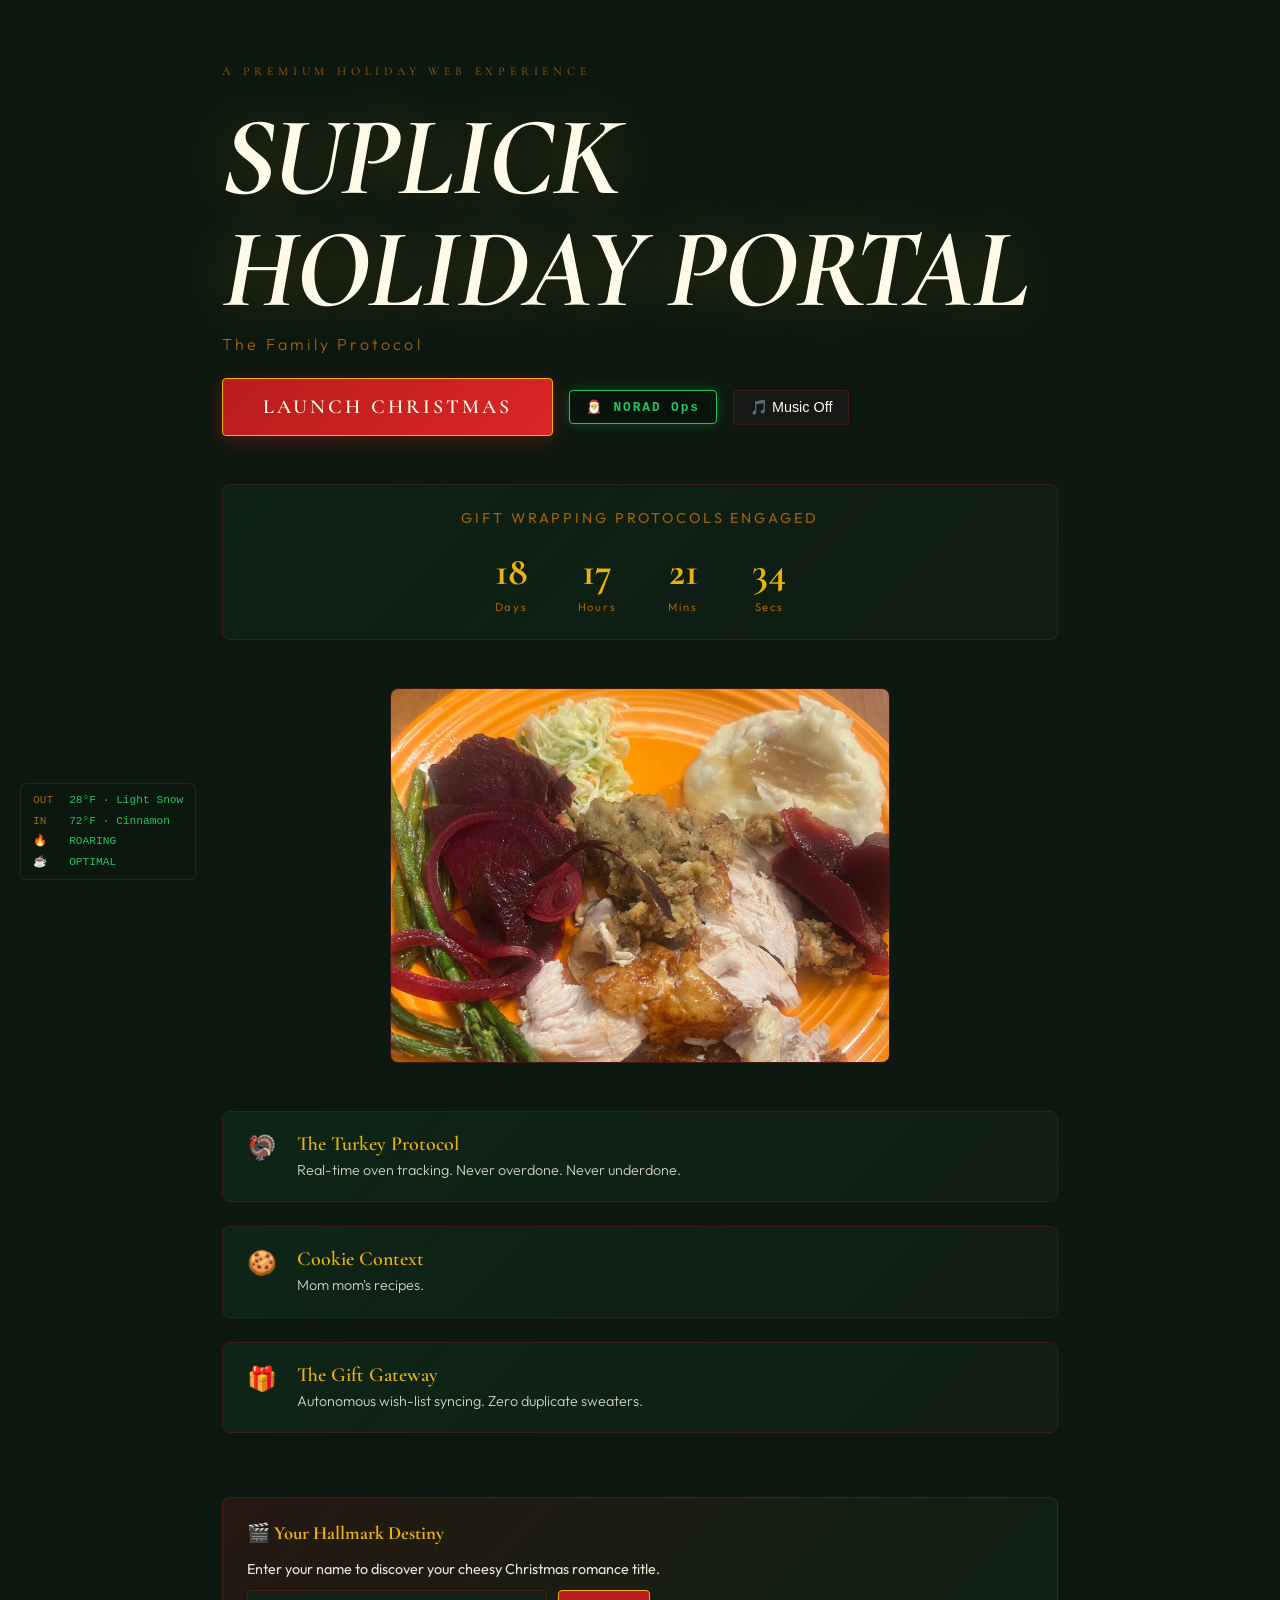
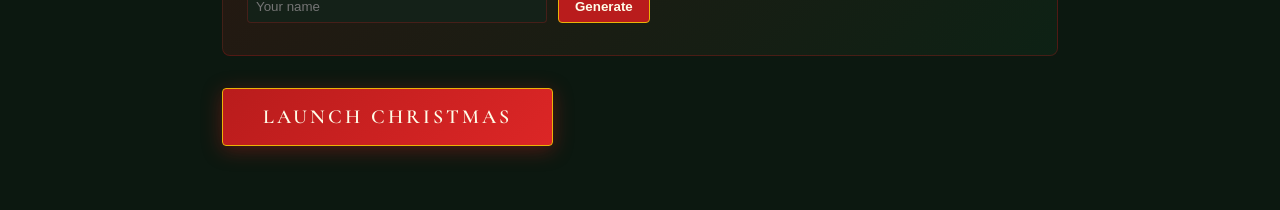
==== suplick-christmas.html @ 2ccf0bb1 "first commit" ====
<!DOCTYPE html>
<html lang="en">
<head>
  <meta charset="UTF-8">
  <meta name="viewport" content="width=device-width, initial-scale=1.0, viewport-fit=cover">
  <title>The Suplick Family Christmas 2026</title>
  <link rel="preconnect" href="https://fonts.googleapis.com">
  <link rel="preconnect" href="https://fonts.gstatic.com" crossorigin>
  <link href="https://fonts.googleapis.com/css2?family=Cormorant+Garamond:ital,wght@0,400;0,600;1,400;1,700&family=Outfit:wght@300;400;500&display=swap" rel="stylesheet">
  <script async src="https://platform.twitter.com/widgets.js" charset="utf-8"></script>
  <style>
    :root {
      --charcoal: #0c1810;
      --charcoal-mid: #142118;
      --red: #b91c1c;
      --red-bright: #dc2626;
      --green: #165B33;
      --green-glow: #22c55e;
      --gold: #eab308;
      --gold-dim: #a16207;
      --cream: #fefce8;
      --snow: rgba(255,255,255,0.95);
      --border-red: rgba(185,28,28,0.25);
      --border-gold: rgba(234,179,8,0.3);
    }

    *,*::before,*::after { margin: 0; padding: 0; box-sizing: border-box; }

    body {
      font-family: 'Outfit', sans-serif;
      background: var(--charcoal);
      color: var(--cream);
      min-height: 100vh;
      overflow-x: hidden;
      -webkit-tap-highlight-color: transparent;
      padding: env(safe-area-inset-top) env(safe-area-inset-right) env(safe-area-inset-bottom) env(safe-area-inset-left);
    }

    .fixed-overlay { position: fixed; inset: 0; pointer-events: none; opacity: 0; transition: opacity 0.5s ease; }
    .fixed-overlay.active { opacity: 1; }
    .snow-container { z-index: 100; transition: opacity 0.8s ease; }
    .falling-photos { z-index: 101; transition: opacity 0.5s ease; }
    .snowflake { position: absolute; color: var(--snow); font-size: 1rem; animation: fall linear infinite; text-shadow: 0 0 4px rgba(255,255,255,0.5); }
    @keyframes fall { 0% { transform: translateY(-10vh) rotate(0deg); opacity: 0.8; } 100% { transform: translateY(110vh) rotate(360deg); opacity: 0.4; } }
    .falling-photo {
      position: absolute;
      width: 249px;
      height: auto;
      max-height: 332px;
      object-fit: cover;
      border-radius: 8px;
      box-shadow: 0 4px 20px rgba(0,0,0,0.4);
      border: 2px solid rgba(234,179,8,0.4);
      animation: fall-photo 10s ease-in forwards, photo-sparkle 2.5s ease-in-out infinite;
      opacity: 0;
    }
    @keyframes fall-photo { 0% { transform: translateY(-150px) rotate(-5deg); opacity: 1; } 100% { transform: translateY(110vh) rotate(8deg); opacity: 0.65; } }
    @keyframes photo-sparkle {
      0%, 100% {
        box-shadow: 0 4px 20px rgba(0,0,0,0.4), 0 0 15px rgba(254,243,199,0.25),
          0 0 30px rgba(234,179,8,0.15);
        filter: brightness(1);
      }
      50% {
        box-shadow: 0 4px 20px rgba(0,0,0,0.4), 0 0 25px rgba(254,243,199,0.5),
          0 0 45px rgba(234,179,8,0.3);
        filter: brightness(1.08);
      }
    }

    .glow-overlay { position: fixed; inset: 0; z-index: 0; pointer-events: none; opacity: 0; transition: opacity 1.2s ease;
      background: radial-gradient(ellipse 80% 50% at 50% 50%, rgba(185,28,28,0.12) 0%, rgba(22,91,51,0.08) 40%, transparent 70%); }
    .glow-overlay.active { opacity: 1; }

    .container {
      position: relative;
      z-index: 1;
      max-width: 900px;
      margin: 0 auto;
      padding: 4rem 2rem;
      min-height: 100vh;
      display: flex;
      flex-direction: column;
      justify-content: center;
    }

    .badge {
      font-family: 'Cormorant Garamond', serif;
      font-size: 0.75rem;
      letter-spacing: 0.4em;
      text-transform: uppercase;
      color: var(--gold-dim);
      margin-bottom: 1.5rem;
    }

    h1 {
      font-family: 'Cormorant Garamond', serif;
      font-size: clamp(3.5rem, 12vw, 7rem);
      font-weight: 700;
      font-style: italic;
      line-height: 1;
      color: var(--cream);
      margin-bottom: 0.5rem;
      letter-spacing: -0.02em;
      text-shadow: 0 0 60px rgba(234, 179, 8, 0.3);
    }

    .subtitle {
      font-size: 1rem;
      font-weight: 300;
      color: var(--gold-dim);
      letter-spacing: 0.2em;
      margin-bottom: 1.5rem;
    }

    .hero-cta {
      display: flex;
      align-items: center;
      gap: 1rem;
      flex-wrap: wrap;
      margin-bottom: 3rem;
    }

    .features {
      display: flex;
      flex-direction: column;
      gap: 1.5rem;
      margin-bottom: 4rem;
    }

    .feature { display: flex; align-items: flex-start; gap: 1.25rem; padding: 1.25rem 1.5rem;
      background: linear-gradient(135deg, rgba(22,91,51,0.2) 0%, rgba(20,33,24,0.6) 100%);
      border: 1px solid var(--border-red); border-radius: 8px; transition: all 0.3s ease; }
    .feature:hover { border-color: rgba(185,28,28,0.5); box-shadow: 0 0 30px rgba(185,28,28,0.15); }
    .feature-icon { font-size: 1.5rem; color: var(--green-glow); flex-shrink: 0; transition: transform 0.3s ease; }

    .feature-content h3 {
      font-family: 'Cormorant Garamond', serif;
      font-size: 1.25rem;
      font-weight: 600;
      color: var(--gold);
      margin-bottom: 0.25rem;
    }

    .feature-content p {
      font-size: 0.9rem;
      font-weight: 300;
      color: rgba(254, 252, 232, 0.8);
      line-height: 1.5;
    }

    .cta {
      align-self: flex-start;
    }

    .launch-btn {
      font-family: 'Cormorant Garamond', serif;
      font-size: 1.25rem;
      font-weight: 600;
      letter-spacing: 0.15em;
      text-transform: uppercase;
      padding: 1rem 2.5rem;
      background: linear-gradient(
        135deg,
        var(--red) 0%,
        var(--red-bright) 100%
      );
      color: var(--cream);
      border: 1px solid var(--gold);
      border-radius: 4px;
      cursor: pointer;
      transition: all 0.4s ease;
      box-shadow: 0 4px 20px rgba(185, 28, 28, 0.4);
    }

    .launch-btn:hover {
      transform: translateY(-2px);
      box-shadow: 0 8px 40px rgba(185, 28, 28, 0.5);
      border-color: var(--cream);
    }

    .launch-btn.launched {
      animation: pulse-glow 2s ease-in-out infinite;
    }

    @keyframes pulse-glow {
      0%, 100% {
        box-shadow: 0 4px 30px rgba(185, 28, 28, 0.5);
      }
      50% {
        box-shadow: 0 8px 50px rgba(220, 38, 38, 0.7);
      }
    }

    /* Hero montage — one image at a time */
    .hero-montage {
      position: relative;
      width: 100%;
      max-width: 500px;
      aspect-ratio: 4/3;
      margin: 0 auto 3rem;
      border-radius: 8px;
      overflow: hidden;
      border: 1px solid rgba(185, 28, 28, 0.3);
    }

    .hero-montage img {
      position: absolute;
      inset: 0;
      width: 100%;
      height: 100%;
      object-fit: cover;
      opacity: 0;
      transition: opacity 1.2s ease;
    }

    .hero-montage img.active {
      opacity: 1;
      z-index: 1;
    }

    .aux-btn { font-size: 0.9rem; padding: 0.5rem 1rem; background: rgba(26,26,26,0.8);
      border: 1px solid var(--border-red); border-radius: 4px; color: var(--cream); cursor: pointer; transition: all 0.3s ease; }
    .aux-btn:hover { border-color: var(--green-glow); }
    .aux-btn.playing { border-color: var(--gold); color: var(--gold); }

    /* Cookie montage modal */
    .modal-overlay {
      position: fixed;
      inset: 0;
      background: rgba(15, 15, 15, 0.92);
      z-index: 200;
      display: flex;
      align-items: center;
      justify-content: center;
      opacity: 0;
      visibility: hidden;
      transition: opacity 0.4s ease, visibility 0.4s ease;
    }

    .modal-overlay.open {
      opacity: 1;
      visibility: visible;
    }

    .modal-content {
      position: relative;
      width: min(90vw, 700px);
      aspect-ratio: 4/3;
      border-radius: 12px;
      overflow: hidden;
      border: 1px solid rgba(234, 179, 8, 0.3);
      box-shadow: 0 20px 60px rgba(0, 0, 0, 0.5);
    }

    .cookie-montage {
      position: absolute;
      inset: 0;
    }

    .cookie-montage img {
      position: absolute;
      inset: -10%;
      width: 120%;
      height: 120%;
      object-fit: cover;
      opacity: 0;
      transition: opacity 0.8s ease;
      animation: kenburns 12s ease-in-out infinite;
    }

    .cookie-montage img.active {
      opacity: 1;
      z-index: 1;
    }

    @keyframes kenburns {
      0%, 100% { transform: scale(1) translate(0, 0); }
      50% { transform: scale(1.08) translate(-2%, -2%); }
    }

    .modal-close {
      position: absolute;
      top: 1rem;
      right: 1rem;
      z-index: 10;
      width: 2.5rem;
      height: 2.5rem;
      border-radius: 50%;
      border: 1px solid rgba(234, 179, 8, 0.5);
      background: rgba(15, 15, 15, 0.8);
      color: var(--cream);
      font-size: 1.25rem;
      cursor: pointer;
      display: flex;
      align-items: center;
      justify-content: center;
      transition: all 0.3s ease;
    }

    .modal-close:hover {
      border-color: var(--gold);
      background: rgba(185, 28, 28, 0.3);
    }

    .feature.clickable { cursor: pointer; }
    .feature.clickable:hover .feature-icon { transform: scale(1.1); }

    /* Video modal */
    .video-modal .modal-content {
      width: min(95vw, 550px);
      min-height: 400px;
      aspect-ratio: auto;
    }

    .video-modal .modal-content iframe {
      width: 100%;
      min-height: 400px;
      border: none;
    }

    .ops-btn {
      font-family: monospace;
      font-size: 0.8rem;
      font-weight: 600;
      letter-spacing: 0.15em;
      padding: 0.5rem 1rem;
      background: rgba(10, 18, 13, 0.95);
      border: 1px solid #22c55e;
      color: #22c55e;
      box-shadow: 0 0 12px rgba(34, 197, 94, 0.3), inset 0 0 20px rgba(34, 197, 94, 0.05);
      animation: ops-btn-pulse 2.5s ease-in-out infinite;
    }
    .ops-btn:hover {
      border-color: #4ade80;
      color: #4ade80;
      box-shadow: 0 0 20px rgba(34, 197, 94, 0.5), inset 0 0 25px rgba(34, 197, 94, 0.08);
      transform: scale(1.02);
    }
    @keyframes ops-btn-pulse {
      0%, 100% { box-shadow: 0 0 12px rgba(34, 197, 94, 0.3), inset 0 0 20px rgba(34, 197, 94, 0.05); }
      50% { box-shadow: 0 0 18px rgba(34, 197, 94, 0.45), inset 0 0 25px rgba(34, 197, 94, 0.08); }
    }

    /* === COUNTDOWN === */
    .countdown-section {
      text-align: center;
      margin-bottom: 3rem;
      padding: 1.5rem;
      background: linear-gradient(135deg, rgba(22,91,51,0.15) 0%, rgba(20,33,24,0.5) 100%);
      border: 1px solid rgba(185,28,28,0.25);
      border-radius: 8px;
    }
    .countdown-status {
      font-size: 0.9rem;
      color: var(--gold-dim);
      min-height: 1.5em;
      transition: opacity 0.3s ease;
      letter-spacing: 0.2em;
      margin-bottom: 1rem;
    }
    .countdown-grid {
      display: flex;
      justify-content: center;
      gap: 1rem;
      flex-wrap: wrap;
    }
    .countdown-unit {
      min-width: 70px;
    }
    .countdown-value {
      font-family: 'Cormorant Garamond', serif;
      font-size: 2.5rem;
      font-weight: 700;
      color: var(--gold);
      display: block;
    }
    .countdown-label { font-size: 0.7rem; color: var(--gold-dim); letter-spacing: 0.15em; }

    /* === WEATHER PANEL === */
    .weather-panel {
      position: fixed;
      bottom: 20px;
      left: 20px;
      z-index: 50;
      display: grid;
      grid-template-columns: auto 1fr;
      gap: 0.25rem 1rem;
      font-family: monospace;
      font-size: 0.7rem;
      padding: 0.5rem 0.75rem;
      background: rgba(12,24,16,0.92);
      border: 1px solid rgba(22,91,51,0.4);
      border-radius: 6px;
      color: #22c55e;
      line-height: 1.5;
    }
    .weather-row { display: contents; }
    .weather-key { color: var(--gold-dim); min-width: 1.8em; }
    .weather-val { color: #22c55e; }

    /* === SANTA OPS MODAL === */
    .ops-modal .modal-content {
      width: min(95vw, 900px);
      max-height: 90vh;
      aspect-ratio: auto;
      overflow-y: auto;
      background: #0a120d;
      border: 1px solid #165B33;
    }
    .ops-grid {
      display: grid;
      grid-template-columns: 1fr 280px;
      gap: 1rem;
      padding: 1rem;
    }
    @media (max-width: 700px) { .ops-grid { grid-template-columns: 1fr; } }
    .ops-map {
      position: relative;
      min-height: 200px;
      background: #0a120d;
      border: 1px solid #165B33;
      border-radius: 4px;
      overflow: hidden;
    }
    .ops-map-grid {
      position: absolute;
      inset: 0;
      background-image: linear-gradient(rgba(22,91,51,0.2) 1px, transparent 1px),
        linear-gradient(90deg, rgba(22,91,51,0.2) 1px, transparent 1px);
      background-size: 20px 20px;
    }
    .ops-map-dot {
      position: absolute;
      width: 12px;
      height: 12px;
      background: #dc2626;
      border-radius: 50%;
      animation: pulse-dot 1.5s ease-in-out infinite;
      top: 40%;
      left: 30%;
    }
    @keyframes pulse-dot {
      0%, 100% { transform: scale(1); opacity: 1; box-shadow: 0 0 10px #dc2626; }
      50% { transform: scale(1.3); opacity: 0.8; box-shadow: 0 0 20px #dc2626; }
    }
    .ops-map-svg {
      position: absolute;
      inset: 0;
      width: 100%;
      height: 100%;
    }
    .ops-header {
      display: flex;
      justify-content: center;
      align-items: center;
      gap: 1.5rem;
      padding: 0.5rem;
    }
    .ops-tracking {
      font-family: monospace;
      font-size: 0.7rem;
      color: #22c55e;
      animation: tracking-blink 1.5s ease-in-out infinite;
    }
    @keyframes tracking-blink {
      0%, 100% { opacity: 1; }
      50% { opacity: 0.5; }
    }
    .ops-map-santa circle {
      animation: pulse-dot 1.5s ease-in-out infinite;
    }
    .ops-map-target {
      animation: target-blink 2s ease-in-out infinite;
    }
    @keyframes target-blink {
      0%, 100% { opacity: 1; }
      50% { opacity: 0.6; }
    }
    .ops-map-legend {
      position: absolute;
      bottom: 8px;
      left: 50%;
      transform: translateX(-50%);
      font-size: 0.6rem;
      color: #22c55e;
      font-family: monospace;
    }
    .ops-telemetry {
      font-family: monospace;
      font-size: 0.7rem;
      color: #22c55e;
      line-height: 1.8;
      padding: 0.75rem;
      background: rgba(0,0,0,0.5);
      border-radius: 4px;
      border: 1px solid #165B33;
    }
    .ops-telemetry span { animation: flicker 3s infinite; }
    @keyframes flicker {
      0%, 90%, 100% { opacity: 1; }
      92% { opacity: 0.7; }
      95% { opacity: 1; }
    }
    .ops-feed {
      grid-column: 1 / -1;
      font-family: monospace;
      font-size: 0.65rem;
      color: #22c55e;
      background: rgba(0,0,0,0.6);
      border: 1px solid #165B33;
      border-radius: 4px;
      padding: 0.5rem;
      max-height: 80px;
      overflow: hidden;
    }
    .ops-feed-line { opacity: 0.9; }
    .ops-defcon {
      text-align: center;
      padding: 0.5rem;
      font-family: monospace;
      font-weight: bold;
      color: #22c55e;
      animation: defcon-pulse 2s ease-in-out infinite;
    }
    @keyframes defcon-pulse {
      0%, 100% { color: #22c55e; text-shadow: 0 0 10px #22c55e; }
      50% { color: #eab308; text-shadow: 0 0 15px #eab308; }
    }
    .ops-radar {
      width: 120px;
      height: 120px;
      border-radius: 50%;
      border: 2px solid #165B33;
      position: relative;
      overflow: hidden;
      margin: 0 auto;
    }
    .ops-radar-sweep {
      position: absolute;
      inset: 0;
      background: conic-gradient(from 0deg, transparent 0%, rgba(34,197,94,0.3) 10%, transparent 15%);
      animation: radar-spin 3s linear infinite;
    }
    @keyframes radar-spin { to { transform: rotate(360deg); } }

    /* === HALLMARK GENERATOR === */
    .hallmark-card {
      padding: 1.5rem;
      background: linear-gradient(135deg, rgba(185,28,28,0.15) 0%, rgba(22,91,51,0.15) 100%);
      border: 1px solid rgba(185,28,28,0.3);
      border-radius: 8px;
      margin-bottom: 2rem;
    }
    .hallmark-card h3 { font-family: 'Cormorant Garamond', serif; color: var(--gold); margin-bottom: 1rem; }
    .hallmark-input { width: 100%; max-width: 300px; padding: 0.5rem; margin-right: 0.5rem; margin-bottom: 0.5rem;
      background: var(--charcoal-mid); border: 1px solid rgba(185,28,28,0.3); border-radius: 4px; color: var(--cream); }
    .hallmark-generate {
      padding: 0.5rem 1rem;
      background: var(--red);
      border: 1px solid var(--gold);
      border-radius: 4px;
      color: var(--cream);
      cursor: pointer;
      font-weight: 600;
    }
    .hallmark-poster {
      margin-top: 1rem;
      padding: 1.5rem;
      background: linear-gradient(180deg, #1a0a0a 0%, #0a120d 100%);
      border: 2px solid var(--gold);
      border-radius: 8px;
      text-align: center;
      min-height: 180px;
    }
    .hallmark-poster-title { font-family: 'Cormorant Garamond', serif; font-size: 1.5rem; color: var(--gold); margin-bottom: 0.5rem; font-style: italic; }
    .hallmark-poster-tagline { font-size: 0.85rem; color: var(--cream); opacity: 0.9; margin-bottom: 0.5rem; }
    .hallmark-poster-cast { font-size: 0.75rem; color: var(--gold-dim); }

    /* Turkey Protocol modal */
    .turkey-modal-content {
      width: min(90vw, 400px);
      aspect-ratio: auto;
      padding: 1.5rem;
    }
    .turkey-dashboard {
      font-family: monospace;
      color: #22c55e;
    }
    .turkey-stats {
      display: flex;
      gap: 1.5rem;
      margin-bottom: 1rem;
      flex-wrap: wrap;
    }
    .turkey-stat {
      display: flex;
      flex-direction: column;
      gap: 0.25rem;
    }
    .turkey-label { font-size: 0.7rem; color: var(--gold-dim); }
    .turkey-value { font-size: 1.2rem; font-weight: bold; color: var(--gold); }
    .turkey-status { font-size: 0.75rem; opacity: 0.9; margin-top: 0.5rem; }

    /* Gift Gateway / Sweater Scanner */
    .gift-modal-content { width: min(90vw, 420px); aspect-ratio: auto; padding: 1.5rem; }
    .gift-scanner { font-family: monospace; color: var(--green-glow); }
    .gift-scan-log { font-size: 0.8rem; min-height: 2.5rem; line-height: 1.6; animation: flicker 3s infinite; }
    .gift-result { margin-top: 1rem; text-align: center; }
    .gift-result-img { max-width: 100%; max-height: 200px; border-radius: 8px; border: 1px solid var(--border-gold); }
    .gift-result-text { font-size: 0.85rem; color: var(--gold); margin-top: 0.75rem; }

    /* === MOBILE OPTIMIZATION === */
    @media (max-width: 700px) {
      .container { padding: 2rem 1rem; padding-bottom: max(2rem, env(safe-area-inset-bottom)); }
      h1 { font-size: clamp(2.5rem, 10vw, 5rem); }
      .subtitle { font-size: 0.9rem; letter-spacing: 0.15em; }
      .badge { font-size: 0.65rem; letter-spacing: 0.3em; margin-bottom: 1rem; }
      .hero-cta { flex-direction: column; gap: 0.75rem; margin-bottom: 2rem; }
      .launch-btn, .aux-btn { width: 100%; min-height: 48px; display: flex; align-items: center; justify-content: center; -webkit-tap-highlight-color: transparent; }
      .launch-btn { padding: 1rem; font-size: 1.1rem; }
      .aux-btn { padding: 0.75rem 1rem; font-size: 0.9rem; }
      .ops-btn { font-size: 0.75rem; letter-spacing: 0.1em; }
      .countdown-section { padding: 1rem; margin-bottom: 2rem; }
      .countdown-status { font-size: 0.8rem; letter-spacing: 0.1em; }
      .countdown-grid { gap: 0.75rem; }
      .countdown-unit { min-width: 60px; }
      .countdown-value { font-size: 2rem; }
      .countdown-label { font-size: 0.65rem; }
      .hero-montage { margin-bottom: 2rem; max-width: 100%; }
      .features { gap: 1rem; margin-bottom: 2.5rem; }
      .feature { padding: 1rem 1.25rem; min-height: 48px; -webkit-tap-highlight-color: transparent; }
      .feature-content h3 { font-size: 1.1rem; }
      .feature-content p { font-size: 0.85rem; }
      .feature-icon { font-size: 1.35rem; }
      .hallmark-card { padding: 1rem; margin-bottom: 1.5rem; }
      .hallmark-input { max-width: none; margin-right: 0; }
      .hallmark-generate { min-height: 44px; padding: 0.6rem 1rem; }
      .hallmark-poster { padding: 1rem; min-height: 140px; }
      .hallmark-poster-title { font-size: 1.25rem; }
      .weather-panel { bottom: max(12px, env(safe-area-inset-bottom)); left: 12px; font-size: 0.6rem; padding: 0.4rem 0.6rem; gap: 0.2rem 0.6rem; }
      .falling-photo { width: min(180px, 45vw); max-height: 240px; }
      .falling-photo-0 { left: 18% !important; animation-delay: 0s !important; }
      .falling-photo-1 { left: 50% !important; animation-delay: 2.5s !important; }
      .falling-photo-2 { left: 18% !important; animation-delay: 5s !important; }
      .modal-content { width: 95vw; max-height: 85vh; }
      .modal-close { width: 3rem; height: 3rem; top: 0.75rem; right: 0.75rem; min-width: 44px; min-height: 44px; }
      .ops-modal .modal-content { width: 95vw; max-height: 90vh; }
      .ops-grid { padding: 0.75rem; }
      .ops-map { min-height: 160px; }
      .ops-telemetry { font-size: 0.65rem; padding: 0.5rem; }
      .ops-feed { font-size: 0.6rem; max-height: 60px; }
      .ops-radar { width: 90px; height: 90px; }
      .turkey-modal-content, .gift-modal-content { width: 95vw; padding: 1rem; }
      .turkey-stats { gap: 1rem; }
      .turkey-value { font-size: 1rem; }
      .video-modal .modal-content { min-height: 250px; }
      .video-modal .modal-content iframe { min-height: 250px; }
    }
    @media (max-width: 480px) {
      .container { padding: 1.5rem 0.75rem; }
      h1 { font-size: clamp(2rem, 12vw, 4rem); }
      .countdown-unit { min-width: 55px; }
      .countdown-value { font-size: 1.75rem; }
      .falling-photo { width: min(150px, 42vw); max-height: 200px; }
      .falling-photo-0 { left: 18% !important; animation-delay: 0s !important; }
      .falling-photo-1 { left: 50% !important; animation-delay: 2.5s !important; }
      .falling-photo-2 { left: 18% !important; animation-delay: 5s !important; }
    }
  </style>
</head>
<body>
  <div class="glow-overlay" id="glow"></div>
  <div class="fixed-overlay snow-container" id="snow"></div>
  <div class="fixed-overlay falling-photos" id="fallingPhotos"></div>

  <!-- Weather panel -->
  <div class="weather-panel">
    <span class="weather-row"><span class="weather-key">OUT</span> <span class="weather-val">28°F · Light Snow</span></span>
    <span class="weather-row"><span class="weather-key">IN</span> <span class="weather-val">72°F · Cinnamon</span></span>
    <span class="weather-row"><span class="weather-key">🔥</span> <span class="weather-val">ROARING</span></span>
    <span class="weather-row"><span class="weather-key">☕</span> <span class="weather-val">OPTIMAL</span></span>
  </div>

  <div class="container">
    <p class="badge">A Premium Holiday Web Experience</p>
    <h1>SUPLICK HOLIDAY PORTAL</h1>
    <p class="subtitle">The Family Protocol</p>

    <div class="hero-cta">
      <button class="launch-btn" id="launch">Launch Christmas</button>
      <button class="aux-btn ops-btn" id="opsBtn" title="Santa Tactical Ops">🎅 NORAD Ops</button>
      <button class="aux-btn music-btn playing" id="musicToggle" title="Click to turn music off">🎵 Music On</button>
    </div>

    <div class="countdown-section">
      <p class="countdown-status" id="countdownStatus">The elves are warming up</p>
      <div class="countdown-grid" id="countdownGrid">
        <div class="countdown-unit"><span class="countdown-value" id="cdDays">--</span><span class="countdown-label">Days</span></div>
        <div class="countdown-unit"><span class="countdown-value" id="cdHours">--</span><span class="countdown-label">Hours</span></div>
        <div class="countdown-unit"><span class="countdown-value" id="cdMins">--</span><span class="countdown-label">Mins</span></div>
        <div class="countdown-unit"><span class="countdown-value" id="cdSecs">--</span><span class="countdown-label">Secs</span></div>
      </div>
    </div>

    <div class="hero-montage" id="heroMontage"></div>

    <div class="features">
      <div class="feature clickable" id="turkeyFeature" title="Click for turkey status">
        <span class="feature-icon">🦃</span>
        <div class="feature-content">
          <h3>The Turkey Protocol</h3>
          <p>Real-time oven tracking. Never overdone. Never underdone.</p>
        </div>
      </div>
      <div class="feature clickable" id="cookieFeature" title="Click for cookie montage">
        <span class="feature-icon">🍪</span>
        <div class="feature-content">
          <h3>Cookie Context</h3>
          <p>Mom mom's recipes.</p>
        </div>
      </div>
      <div class="feature clickable" id="giftFeature" title="Click to scan for duplicate sweaters">
        <span class="feature-icon">🎁</span>
        <div class="feature-content">
          <h3>The Gift Gateway</h3>
          <p>Autonomous wish-list syncing. Zero duplicate sweaters.</p>
        </div>
      </div>
    </div>

    <div class="hallmark-card">
      <h3>🎬 Your Hallmark Destiny</h3>
      <p style="margin-bottom:0.75rem;font-size:0.9rem;opacity:0.9;">Enter your name to discover your cheesy Christmas romance title.</p>
      <input type="text" class="hallmark-input" id="hallmarkName" placeholder="Your name" maxlength="30">
      <button class="hallmark-generate" id="hallmarkGenerate">Generate</button>
      <div class="hallmark-poster" id="hallmarkPoster" style="display:none;">
        <p class="hallmark-poster-title" id="hallmarkTitle"></p>
        <p class="hallmark-poster-tagline" id="hallmarkTagline"></p>
        <p class="hallmark-poster-cast" id="hallmarkCast"></p>
      </div>
    </div>

    <div class="cta">
      <button class="launch-btn" id="launchBottom">Launch Christmas</button>
    </div>
  </div>

  <!-- Turkey Protocol modal -->
  <div class="modal-overlay" id="turkeyModal">
    <div class="modal-content turkey-modal-content">
      <button class="modal-close" id="closeTurkey" aria-label="Close">×</button>
      <div class="turkey-dashboard">
        <h3 style="font-family:'Cormorant Garamond';color:var(--gold);margin-bottom:1rem;">🦃 Turkey Protocol — Live</h3>
        <div class="turkey-stats">
          <div class="turkey-stat"><span class="turkey-label">Internal Temp</span><span class="turkey-value" id="turkeyTemp">--°F</span></div>
          <div class="turkey-stat"><span class="turkey-label">Time Remaining</span><span class="turkey-value" id="turkeyTime">--</span></div>
          <div class="turkey-stat"><span class="turkey-label">Crispiness</span><span class="turkey-value" id="turkeyCrisp">--%</span></div>
        </div>
        <p class="turkey-status" id="turkeyStatus">Initializing sensors...</p>
      </div>
    </div>
  </div>

  <!-- Cookie montage modal -->
  <div class="modal-overlay" id="cookieModal">
    <div class="modal-content">
      <button class="modal-close" id="closeCookie" aria-label="Close">×</button>
      <div class="cookie-montage" id="cookieMontage"></div>
    </div>
  </div>

  <!-- Video modal (Twitter embed) -->
  <div class="modal-overlay video-modal" id="videoModal">
    <div class="modal-content">
      <button class="modal-close" id="closeVideo" aria-label="Close">×</button>
      <div id="videoEmbed"></div>
    </div>
  </div>

  <!-- Gift Gateway / Sweater Scanner modal -->
  <div class="modal-overlay" id="giftModal">
    <div class="modal-content gift-modal-content">
      <button class="modal-close" id="closeGift" aria-label="Close">×</button>
      <div class="gift-scanner">
        <h3 style="font-family:'Cormorant Garamond';color:var(--gold);margin-bottom:1rem;">🎁 Sweater Conflict Scanner</h3>
        <div class="gift-scan-log" id="giftScanLog">SCANNING...</div>
        <div class="gift-result" id="giftResult" style="display:none;">
          <img id="giftResultImg" src="" alt="" class="gift-result-img">
          <p class="gift-result-text" id="giftResultText"></p>
        </div>
      </div>
    </div>
  </div>

  <!-- Santa Ops Center modal -->
  <div class="modal-overlay ops-modal" id="opsModal">
    <div class="modal-content">
      <button class="modal-close" id="closeOps" aria-label="Close">×</button>
      <div class="ops-header">
        <span class="ops-defcon">DEFCON: MERRY</span>
        <span class="ops-tracking">● TRACKING</span>
      </div>
      <div class="ops-grid">
        <div class="ops-map">
          <div class="ops-map-grid"></div>
          <svg class="ops-map-svg" viewBox="0 0 200 120" preserveAspectRatio="xMidYMid meet">
            <path id="santaPath" d="M40,25 Q80,45 120,60" stroke="rgba(22,91,51,0.4)" stroke-width="1" fill="none" stroke-dasharray="4 2"/>
            <circle cx="120" cy="60" r="4" fill="#22c55e" class="ops-map-target"/>
            <text x="120" y="72" fill="#22c55e" font-size="6" font-family="monospace" text-anchor="middle">PA</text>
            <g class="ops-map-santa">
              <animateMotion dur="14s" repeatCount="indefinite" path="M40,25 Q80,45 120,60"/>
              <circle r="5" fill="#dc2626"/>
              <text x="0" y="-7" fill="#dc2626" font-size="5" font-family="monospace" text-anchor="middle">S.CLAUS</text>
            </g>
          </svg>
          <span class="ops-map-legend">SUPLICK RESIDENCE — Pennsylvania · PRIORITY ALPHA</span>
        </div>
        <div>
          <div class="ops-telemetry" id="opsTelemetry"></div>
          <div class="ops-radar" style="margin-top:1rem;">
            <div class="ops-radar-sweep"></div>
          </div>
        </div>
        <div class="ops-feed" id="opsFeed"></div>
      </div>
    </div>
  </div>

  <!-- Christmas music: swap src for your own MP3. Free options: Pixabay, filmmusic.io, Silverman Sound -->
  <audio id="bgMusic" loop preload="auto" autoplay>
    <source src="https://www.orangefreesounds.com/wp-content/uploads/2017/12/Free-christmas-music-deck-the-halls-brass-arrangement.mp3" type="audio/mpeg">
  </audio>

  <script>
    const snowChars = ['❄', '✻', '❅', '•'];
    const snowContainer = document.getElementById('snow');
    const glowOverlay = document.getElementById('glow');
    const launchBtn = document.getElementById('launch');
    const launchBtnBottom = document.getElementById('launchBottom');
    const musicToggle = document.getElementById('musicToggle');
    const bgMusic = document.getElementById('bgMusic');
    const intervals = {};

    function montage(container, images, ms, alts) {
      let i = 0;
      container.innerHTML = '';
      images.forEach((src, j) => {
        const img = document.createElement('img');
        img.src = src;
        img.alt = alts ? alts[j] || '' : '';
        if (j === 0) img.classList.add('active');
        container.appendChild(img);
      });
      return setInterval(() => {
        const imgs = container.querySelectorAll('img');
        if (!imgs.length) return;
        imgs.forEach(img => img.classList.remove('active'));
        i = (i + 1) % imgs.length;
        imgs[i].classList.add('active');
      }, ms);
    }

    const heroImages = ['assets/holiday-meal.png','assets/tree-1.png','assets/tree-2.png','assets/montage-lights.png','assets/montage-tree-decorating.png','assets/montage-cat.png','assets/cookies-1.png','assets/cookies-2.png','assets/holiday-house.png','assets/snow-shovel.png','assets/iced-tea.png','assets/cookies-3.png','assets/cookies-4.png','assets/cookies-5.png'];
    montage(document.getElementById('heroMontage'), heroImages, 4000);

    // Music: start on load (browsers may block until first interaction)
    bgMusic.play().then(() => {
      musicToggle.textContent = '🎵 Music On';
      musicToggle.classList.add('playing');
    }).catch(() => {
      musicToggle.textContent = '🎵 Music Off';
      musicToggle.classList.remove('playing');
    });

    // Web Audio API — soft bell chime on click (no external files)
    function playChime() {
      try {
        const ctx = new (window.AudioContext || window.webkitAudioContext)();
        const osc = ctx.createOscillator();
        const gain = ctx.createGain();
        osc.connect(gain);
        gain.connect(ctx.destination);
        osc.frequency.setValueAtTime(880, ctx.currentTime);
        osc.frequency.exponentialRampToValueAtTime(1320, ctx.currentTime + 0.1);
        osc.frequency.exponentialRampToValueAtTime(1760, ctx.currentTime + 0.2);
        osc.type = 'sine';
        gain.gain.setValueAtTime(0.15, ctx.currentTime);
        gain.gain.exponentialRampToValueAtTime(0.01, ctx.currentTime + 0.5);
        osc.start(ctx.currentTime);
        osc.stop(ctx.currentTime + 0.5);
      } catch (_) {}
    }

    function createSnowflakes() {
      snowContainer.innerHTML = '';
      const count = 50;
      for (let i = 0; i < count; i++) {
        const flake = document.createElement('div');
        flake.className = 'snowflake';
        flake.textContent = snowChars[Math.floor(Math.random() * snowChars.length)];
        flake.style.left = Math.random() * 100 + '%';
        flake.style.animationDuration = (8 + Math.random() * 8) + 's';
        flake.style.animationDelay = Math.random() * 5 + 's';
        flake.style.fontSize = (0.6 + Math.random() * 1) + 'rem';
        snowContainer.appendChild(flake);
      }
    }

    const fallingPhotoSrcs = ['assets/falling-1.png', 'assets/falling-2.png', 'assets/falling-3.png'];
    const fallingPhotosEl = document.getElementById('fallingPhotos');

    function createFallingPhotos() {
      fallingPhotosEl.innerHTML = '';
      fallingPhotosEl.classList.add('active');
      fallingPhotoSrcs.forEach((src, i) => {
        const img = document.createElement('img');
        img.className = 'falling-photo falling-photo-' + i;
        img.src = src;
        img.alt = '';
        img.style.left = (18 + i * 28 + Math.random() * 8) + '%';
        img.style.animationDelay = (i * 3.5) + 's';
        fallingPhotosEl.appendChild(img);
      });
    }

    function launchChristmas() {
      playChime();
      snowContainer.classList.add('active');
      glowOverlay.classList.add('active');
      launchBtn.classList.add('launched');
      if (launchBtnBottom) launchBtnBottom.classList.add('launched');
      createSnowflakes();
      createFallingPhotos();
      if (bgMusic.paused && !musicToggle.classList.contains('playing')) {
        bgMusic.play().then(() => {
          musicToggle.textContent = '🎵 Music On';
          musicToggle.classList.add('playing');
        }).catch(() => {});
      }
    }

    launchBtn.addEventListener('click', launchChristmas);
    if (launchBtnBottom) launchBtnBottom.addEventListener('click', launchChristmas);

    // Music toggle — click to turn off (or back on)
    musicToggle.addEventListener('click', () => {
      if (bgMusic.paused) {
        bgMusic.play().then(() => {
          musicToggle.textContent = '🎵 Music On';
          musicToggle.classList.add('playing');
        }).catch(() => {});
      } else {
        bgMusic.pause();
        musicToggle.textContent = '🎵 Music Off';
        musicToggle.classList.remove('playing');
      }
    });

    const cookieImages = ['assets/cookies-1.png','assets/cookies-2.png','assets/cookies-3.png','assets/cookies-4.png','assets/cookies-5.png'];
    const cookieCaptions = ['Peanut butter blossoms','Christmas tree cookies','Baking in progress','Kitchen prep','Chocolate chip classics'];
    const cookieModal = document.getElementById('cookieModal');
    const cookieMontage = document.getElementById('cookieMontage');
    const turkeyModal = document.getElementById('turkeyModal');
    const videoModal = document.getElementById('videoModal');
    const opsModal = document.getElementById('opsModal');
    const giftModal = document.getElementById('giftModal');
    const modals = [{ el: cookieModal, key: 'cookie' }, { el: turkeyModal, key: 'turkey' }, { el: videoModal, key: 'video' }, { el: opsModal, key: 'ops' }, { el: giftModal, key: 'gift' }];

    const giftGags = [
      { img: 'https://www.cvs.com/bizcontent/merchandising/productimages/high_res/4203710300.jpg?im=Resize=(300,300),aspect=ignore', text: 'DUPLICATE DETECTED: Beano — Already on Ryan\'s list.' },
      { img: 'https://i.ebayimg.com/images/g/PlsAAOSwEIFduIEw/s-l400.jpg', text: 'CONFLICT RESOLVED: Peter Heater — Assigned to Greg.' },
      { img: 'https://cdn.thisiswhyimbroke.com/buying-guides-thumb/35/merry-chrithmith-ugly-sweater_400x.jpg', text: 'WARNING: "Merry Chrithmith" — Ryan, Michelle & Greg requested. Lottery winner: You.' },
      { img: 'https://cdn.thisiswhyimbroke.com/thumb/grinch-arm-christmas-tree-ornament-2_400x333.jpg', text: 'CLEAR — No duplicate sweaters. Grinch arm ornament approved.' }
    ];
    const scanNames = ['Ryan', 'Michelle', 'Greg'];

    document.getElementById('giftFeature').addEventListener('click', () => {
      openModal(giftModal, 'gift');
      const log = document.getElementById('giftScanLog');
      const result = document.getElementById('giftResult');
      const resultImg = document.getElementById('giftResultImg');
      const resultText = document.getElementById('giftResultText');
      result.style.display = 'none';
      log.textContent = 'SCANNING...';
      let i = 0;
      const scanInterval = setInterval(() => {
        log.textContent = 'SCANNING... ' + scanNames[i % scanNames.length] + '...';
        i++;
        if (i >= 4) {
          clearInterval(scanInterval);
          const gag = giftGags[Math.floor(Math.random() * giftGags.length)];
          resultImg.src = gag.img;
          resultImg.alt = gag.text;
          resultText.textContent = gag.text;
          result.style.display = 'block';
          log.textContent = 'SCAN COMPLETE.';
        }
      }, 600);
      intervals.gift = [scanInterval];
    });
    document.getElementById('closeGift').addEventListener('click', () => closeModal(giftModal, 'gift'));

    function openModal(modal, key, onOpen) {
      modal.classList.add('open');
      playChime();
      (intervals[key] || []).forEach(id => clearInterval(id));
      intervals[key] = onOpen ? [].concat(onOpen()).filter(Boolean) : [];
    }
    function closeModal(modal, key) {
      modal.classList.remove('open');
      (intervals[key] || []).forEach(id => clearInterval(id));
      intervals[key] = [];
    }

    document.getElementById('cookieFeature').addEventListener('click', () => openModal(cookieModal, 'cookie', () => montage(cookieMontage, cookieImages, 3500, cookieCaptions)));
    document.getElementById('closeCookie').addEventListener('click', () => closeModal(cookieModal, 'cookie'));
    modals.forEach(({ el, key }) => el.addEventListener('click', e => { if (e.target === el) closeModal(el, key); }));

    document.addEventListener('keydown', e => {
      if (e.key === 'Escape') modals.forEach(({ el, key }) => { if (el.classList.contains('open')) closeModal(el, key); });
    });

    // === COUNTDOWN ===
    const xmas2026 = new Date('2026-12-25T00:00:00');
    const cdDaysEl = document.getElementById('cdDays');
    const cdHoursEl = document.getElementById('cdHours');
    const cdMinsEl = document.getElementById('cdMins');
    const cdSecsEl = document.getElementById('cdSecs');
    const countdownStatus = document.getElementById('countdownStatus');

    function updateCountdown() {
      const now = new Date();
      const diff = xmas2026 - now;
      if (diff <= 0) {
        cdDaysEl.textContent = '0';
        cdHoursEl.textContent = '0';
        cdMinsEl.textContent = '0';
        cdSecsEl.textContent = '0';
        countdownStatus.textContent = 'SLEIGH HAS LANDED';
        return;
      }
      const days = Math.floor(diff / 86400000);
      const hours = Math.floor((diff % 86400000) / 3600000);
      const mins = Math.floor((diff % 3600000) / 60000);
      const secs = Math.floor((diff % 60000) / 1000);
      cdDaysEl.textContent = days;
      cdHoursEl.textContent = String(hours).padStart(2, '0');
      cdMinsEl.textContent = String(mins).padStart(2, '0');
      cdSecsEl.textContent = String(secs).padStart(2, '0');
      if (days >= 30) {
        const elfMsgs = ['The elves are warming up', 'Workshop dust bunnies: EVICTED', 'Hot cocoa supplies: STOCKED', 'Reindeer cardio: IN PROGRESS', 'North Pole WiFi: STRONG', 'Toy prototypes: PILING UP', 'Sleigh in the shop for a tune-up', 'Mrs. Claus has the cookies in the oven', 'Elves are doing stretches', 'Naughty list: Being double-checked'];
        countdownStatus.textContent = elfMsgs[Math.floor(Date.now() / 8000) % elfMsgs.length];
      } else if (days >= 7) countdownStatus.textContent = 'GIFT WRAPPING PROTOCOLS ENGAGED';
      else if (days >= 1 || hours >= 1) countdownStatus.textContent = 'FINAL COUNTDOWN - ALL STATIONS REPORT';
      else if (mins >= 1) countdownStatus.textContent = 'SLEIGH LAUNCH IMMINENT';
      else countdownStatus.textContent = 'SLEIGH LAUNCH IMMINENT';
    }
    updateCountdown();
    setInterval(updateCountdown, 1000);

    // === SANTA OPS CENTER ===
    const opsTelemetry = document.getElementById('opsTelemetry');
    const opsFeed = document.getElementById('opsFeed');

    function rand(min, max, decimals) {
      const v = min + Math.random() * (max - min);
      return decimals ? v.toFixed(decimals) : Math.round(v);
    }
    function updateOpsTelemetry() {
      const vel = rand(4.3, 5.1, 1);
      const alt = rand(28500, 34500, 0);
      const payload = rand(81, 87, 1);
      const lumens = rand(820, 875, 0);
      const cookies = rand(8, 15, 0);
      const milk = rand(36, 40, 0);
      const eta = Math.random() > 0.3 ? 'CALCULATING...' : rand(8, 47, 0) + 'm ' + rand(12, 59, 0) + 's';
      const lat = (40 + Math.random() * 2).toFixed(2);
      const lon = (-78 - Math.random() * 2).toFixed(2);
      opsTelemetry.innerHTML = [
        'SLEIGH VELOCITY ........ Mach ' + vel,
        'ALTITUDE ............... ' + alt.toLocaleString() + ' ft',
        'CURRENT POS ............ ' + lat + '°N, ' + lon + '°W',
        'PRESENT PAYLOAD ........ ' + payload + '%',
        'REINDEER BIOMETRICS .... NOMINAL',
        'RUDOLPH LUMINOSITY ..... ' + lumens + ' lumens',
        'COOKIE RESERVES ........ CRITICAL (' + cookies + '%)',
        'MILK TEMPERATURE ....... ' + milk + '°F (OPTIMAL)',
        'ETA TO CHIMNEY ......... ' + eta
      ].map(l => '<span>' + l + '</span><br>').join('');
    }
    updateOpsTelemetry();

    const feedLines = [
      '[22:41:03] BLITZEN: Cardiovascular output nominal',
      '[22:41:15] NAUGHTY LIST SCAN: Suplick family - CLEARED',
      '[22:41:28] WARNING: Chimney diameter within tolerance',
      '[22:41:45] PRANCER: Requested snack break - DENIED',
      '[22:42:01] DASHER: Requesting vector to SUPLICK RESIDENCE',
      '[22:42:18] COMET: V-formation holding steady',
      '[22:42:33] DANCER: Wingspan nominal, altitude stable',
      '[22:42:47] VIXEN: Requesting clearance sector 7-G',
      '[22:43:02] CUPID: Cargo manifest verified — 3 packages',
      '[22:43:19] DONNER: Rudolph beacon confirmed, tracking'
    ];
    let feedIndex = 0;
    function updateOpsFeed() {
      const scroll = feedLines.slice(feedIndex).concat(feedLines.slice(0, feedIndex)).join('\n');
      opsFeed.innerHTML = '<div class="ops-feed-line">' + scroll.replace(/\n/g, '</div><div class="ops-feed-line">') + '</div>';
      feedIndex = (feedIndex + 1) % feedLines.length;
    }
    updateOpsFeed();

    document.getElementById('opsBtn').addEventListener('click', () => openModal(opsModal, 'ops', () => [setInterval(updateOpsFeed, 2000), setInterval(updateOpsTelemetry, 1500)]));
    document.getElementById('closeOps').addEventListener('click', () => closeModal(opsModal, 'ops'));
    document.getElementById('closeVideo').addEventListener('click', () => closeModal(videoModal, 'video'));
    // === HALLMARK GENERATOR ===
    const prefixes = ['A', 'The', 'My', 'One', 'This', 'Love'];
    const adjectives = ['Snowy', 'Cozy', 'Magical', 'Mistletoe', 'Gingerbread', 'Evergreen', 'Frosty'];
    const nouns = ['Kiss', 'Prince', 'Miracle', 'Secret', 'Promise', 'Wish', 'Heart'];
    const prepositions = ['in', 'of', 'at', 'Under the'];
    const locations = ['Pinecone Falls', 'Snowflake Lane', 'Holly Springs', 'Mistletoe Manor', 'Candy Cane Creek', 'the Mistletoe Inn'];

    const hallmarkName = document.getElementById('hallmarkName');
    const hallmarkGenerate = document.getElementById('hallmarkGenerate');
    const hallmarkPoster = document.getElementById('hallmarkPoster');
    const hallmarkTitle = document.getElementById('hallmarkTitle');
    const hallmarkTagline = document.getElementById('hallmarkTagline');
    const hallmarkCast = document.getElementById('hallmarkCast');

    function pick(arr) { return arr[Math.floor(Math.random() * arr.length)]; }

    hallmarkGenerate.addEventListener('click', () => {
      const name = hallmarkName.value.trim() || 'You';
      const template = Math.random();
      let title;
      if (template < 0.4) {
        title = pick(prefixes) + ' ' + pick(adjectives) + ' ' + pick(nouns) + ' ' + pick(prepositions) + ' ' + pick(locations);
      } else if (template < 0.7) {
        title = pick(prefixes) + ' ' + pick(adjectives) + ' ' + pick(nouns) + ' of ' + pick(nouns);
      } else {
        title = 'Love Under the ' + pick(locations).replace(/^the /i, '');
      }
      hallmarkTitle.textContent = title;
      hallmarkTagline.textContent = 'This Christmas, ' + name + ' discovers that the greatest gift... was love all along.';
      hallmarkCast.textContent = 'Starring ' + name + ' and a mysteriously handsome small-town baker';
      hallmarkPoster.style.display = 'block';
      playChime();
    });

    // === TURKEY PROTOCOL ===
    const turkeyTemp = document.getElementById('turkeyTemp');
    const turkeyTime = document.getElementById('turkeyTime');
    const turkeyCrisp = document.getElementById('turkeyCrisp');
    const turkeyStatus = document.getElementById('turkeyStatus');

    function updateTurkeyDashboard() {
      const temp = 158 + Math.floor(Math.random() * 12);
      const mins = 25 + Math.floor(Math.random() * 35);
      const crisp = 72 + Math.floor(Math.random() * 18);
      turkeyTemp.textContent = temp + '°F';
      turkeyTime.textContent = mins + ' min';
      turkeyCrisp.textContent = crisp + '%';
      if (temp >= 165) turkeyStatus.textContent = 'PROTOCOL COMPLETE — Rest 15 min before carving.';
      else if (temp >= 155) turkeyStatus.textContent = 'Almost there. Basting recommended.';
      else turkeyStatus.textContent = 'Cooking nominal. Oven stable at 325°F.';
    }

    document.getElementById('turkeyFeature').addEventListener('click', () => {
      openModal(turkeyModal, 'turkey', () => { updateTurkeyDashboard(); return setInterval(updateTurkeyDashboard, 2000); });
    });
    document.getElementById('closeTurkey').addEventListener('click', () => closeModal(turkeyModal, 'turkey'));
  </script>

</body>
</html>
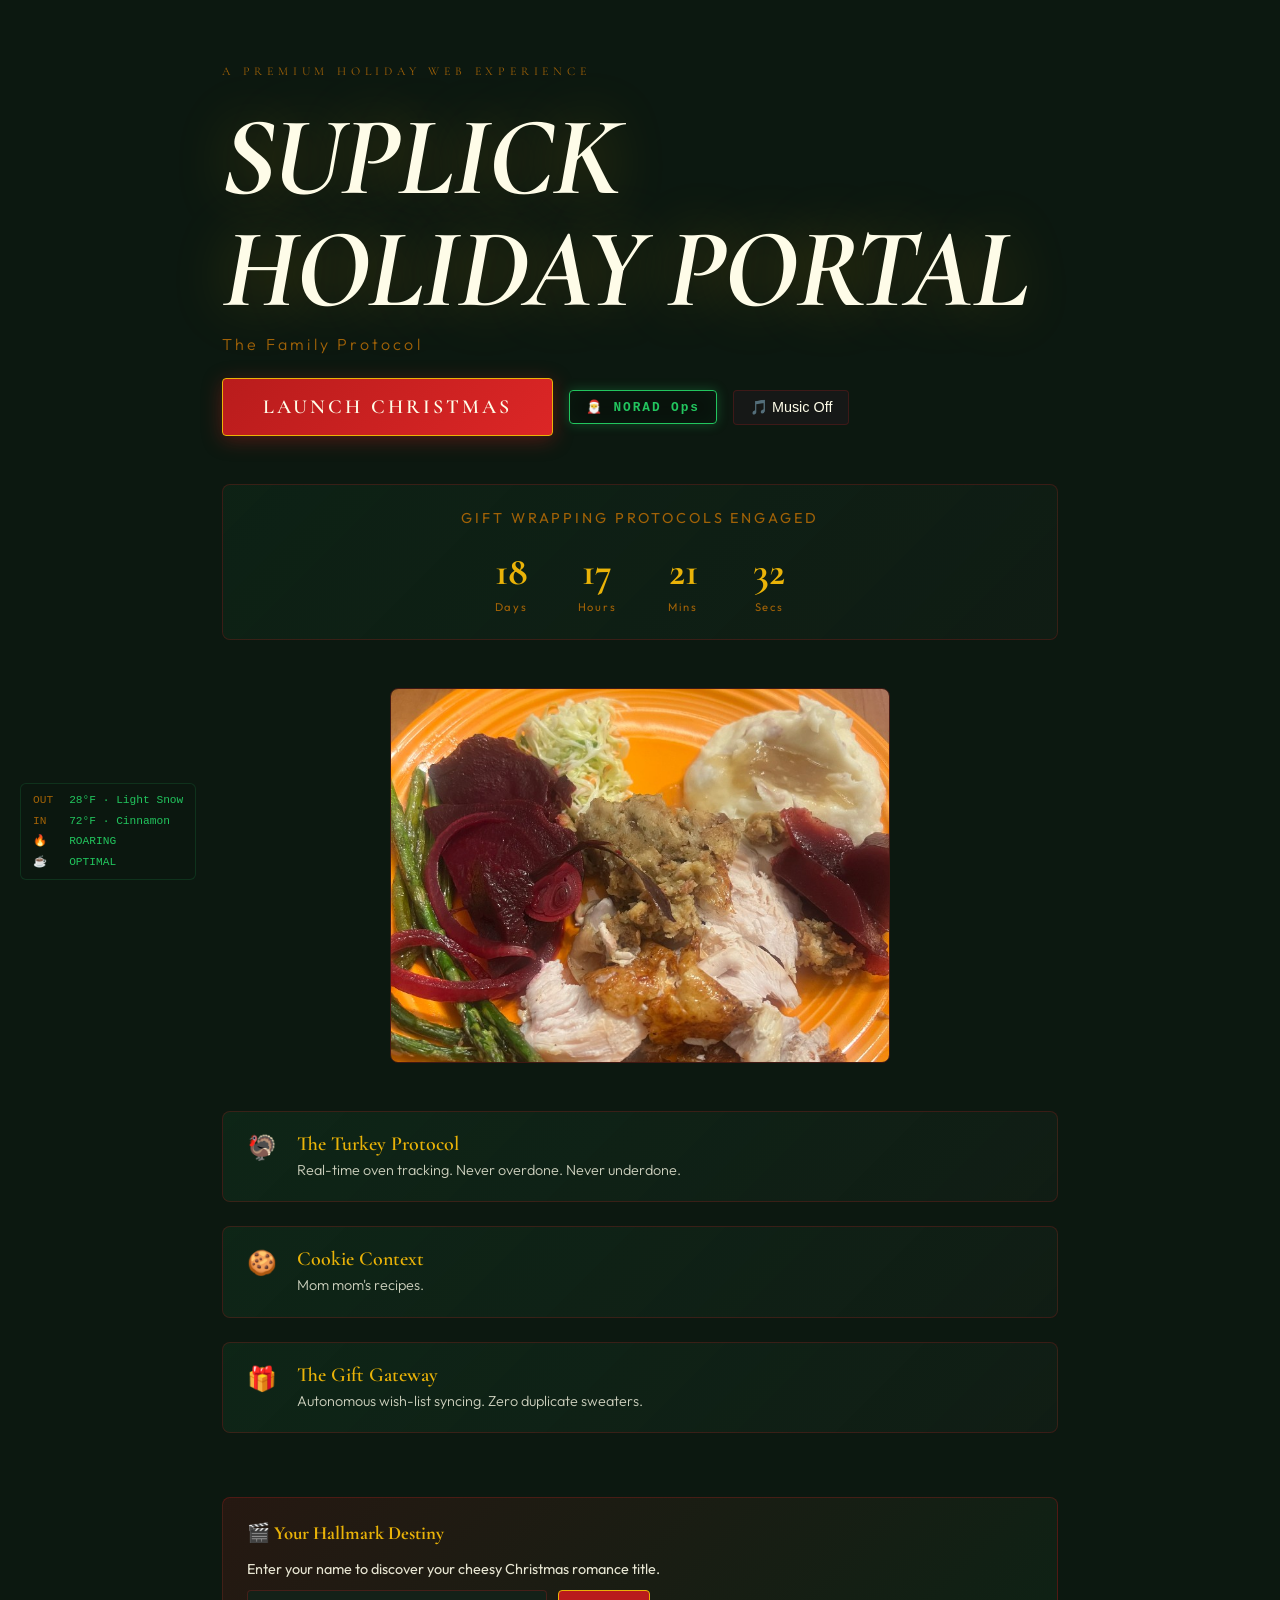
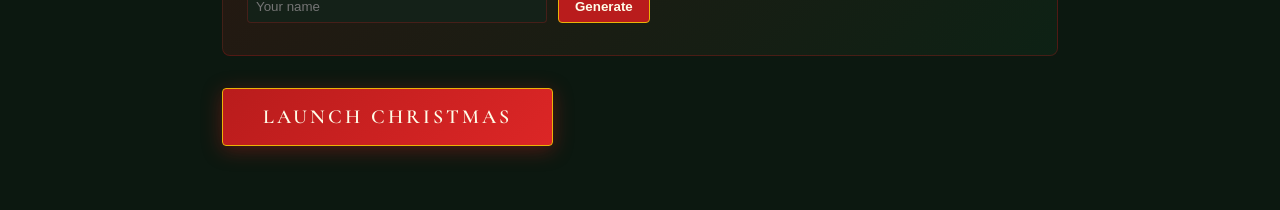
==== commit 1da29681: "Replace siren chime with jingle (C-E-G-C arpeggio) Made-with: Cursor" ====
--- a/suplick-christmas.html
+++ b/suplick-christmas.html
@@ -873,22 +873,24 @@
       musicToggle.classList.remove('playing');
     });
 
-    // Web Audio API — soft bell chime on click (no external files)
+    // Web Audio API — jingle on click (no external files)
     function playChime() {
       try {
         const ctx = new (window.AudioContext || window.webkitAudioContext)();
-        const osc = ctx.createOscillator();
         const gain = ctx.createGain();
-        osc.connect(gain);
+        gain.gain.setValueAtTime(0.2, ctx.currentTime);
+        gain.gain.exponentialRampToValueAtTime(0.01, ctx.currentTime + 0.4);
         gain.connect(ctx.destination);
-        osc.frequency.setValueAtTime(880, ctx.currentTime);
-        osc.frequency.exponentialRampToValueAtTime(1320, ctx.currentTime + 0.1);
-        osc.frequency.exponentialRampToValueAtTime(1760, ctx.currentTime + 0.2);
-        osc.type = 'sine';
-        gain.gain.setValueAtTime(0.15, ctx.currentTime);
-        gain.gain.exponentialRampToValueAtTime(0.01, ctx.currentTime + 0.5);
-        osc.start(ctx.currentTime);
-        osc.stop(ctx.currentTime + 0.5);
+
+        const notes = [523.25, 659.25, 783.99, 1046.5];
+        notes.forEach((freq, i) => {
+          const osc = ctx.createOscillator();
+          osc.connect(gain);
+          osc.type = 'sine';
+          osc.frequency.setValueAtTime(freq, ctx.currentTime);
+          osc.start(ctx.currentTime + i * 0.08);
+          osc.stop(ctx.currentTime + i * 0.08 + 0.25);
+        });
       } catch (_) {}
     }
 
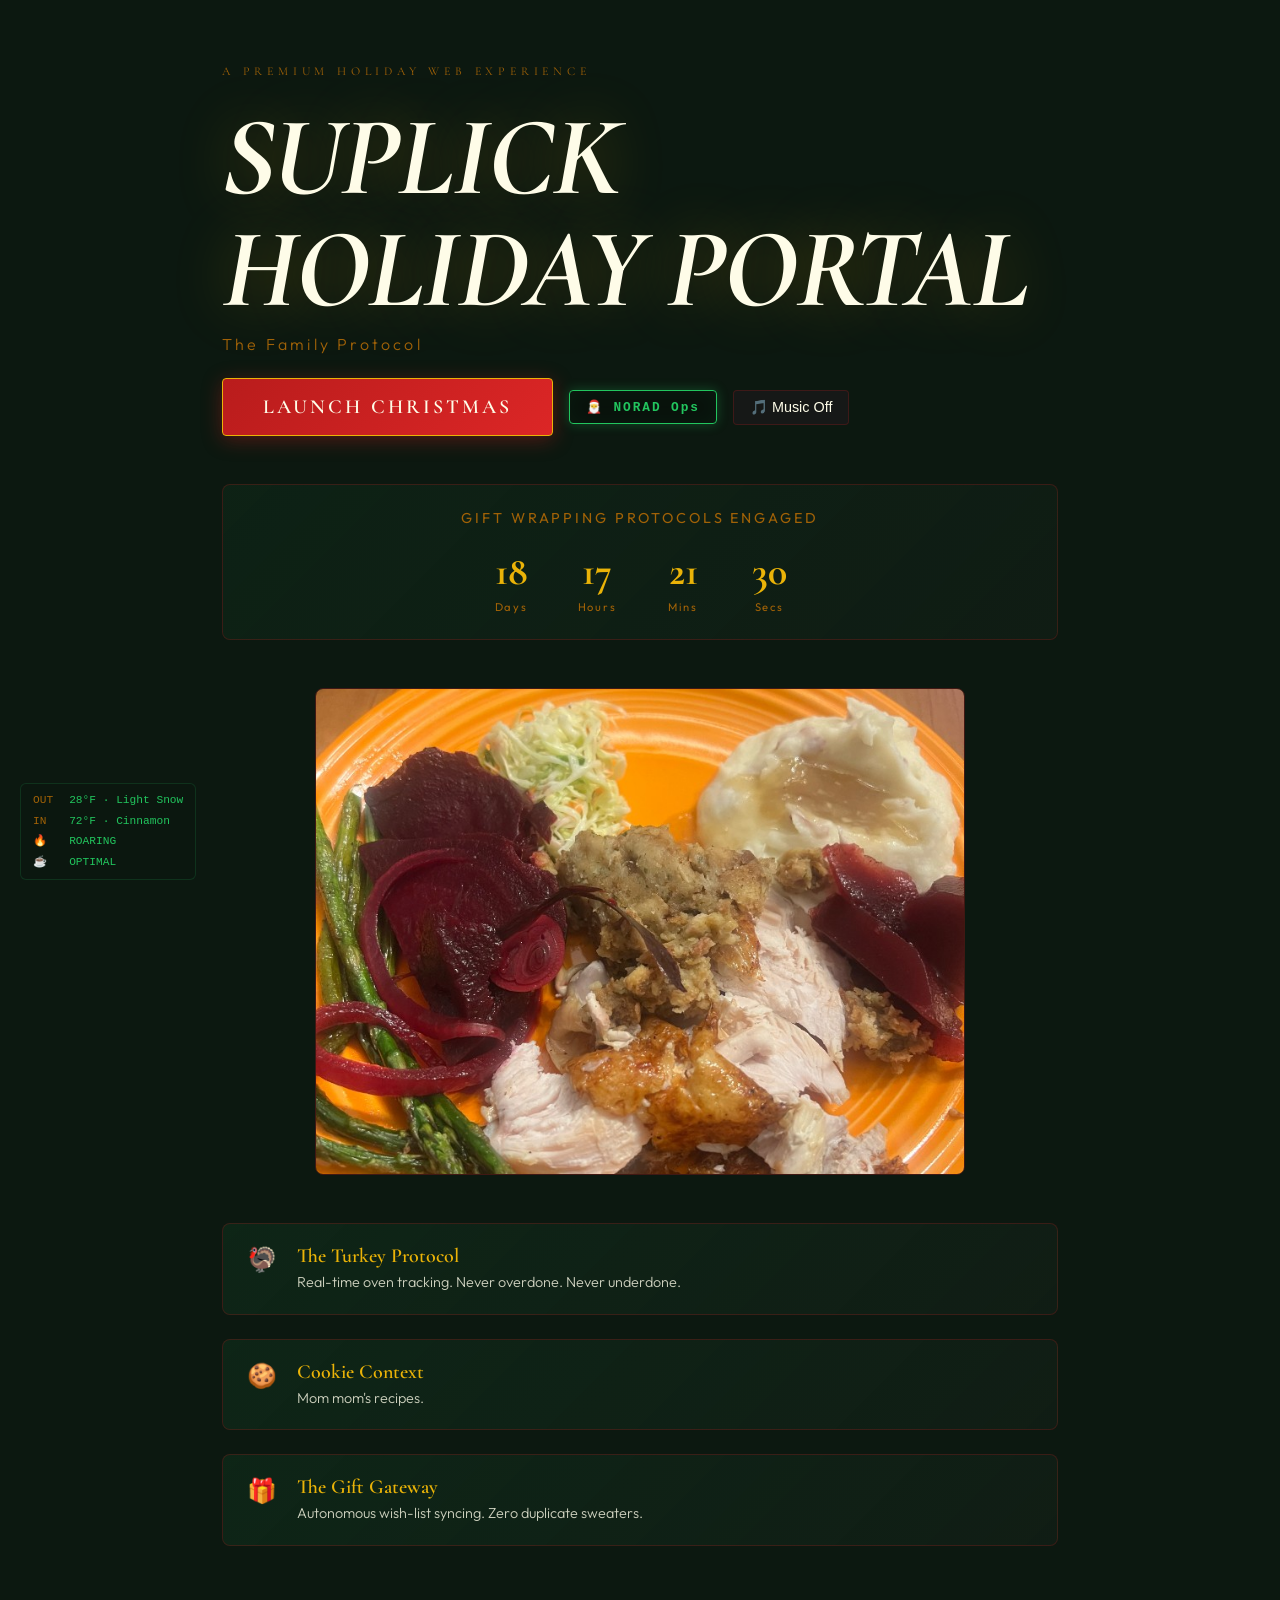
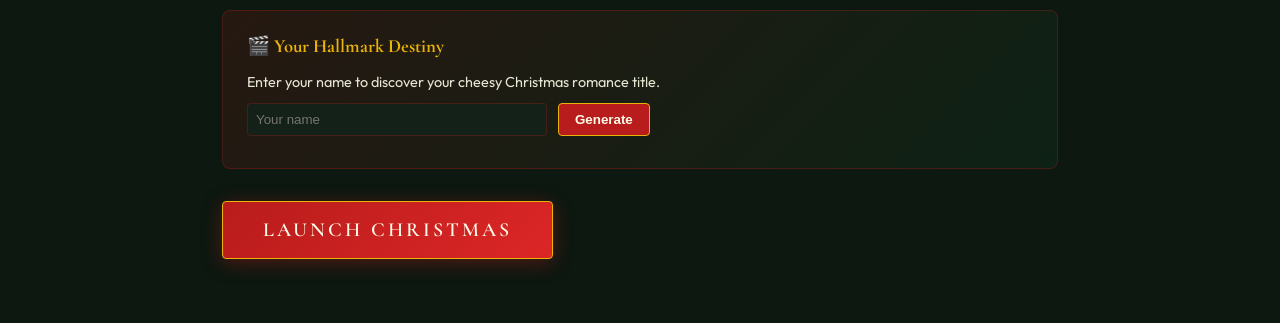
==== commit 599e4111: "Make hero montage and falling photos 30% bigger Made-with: Cursor" ====
--- a/suplick-christmas.html
+++ b/suplick-christmas.html
@@ -44,9 +44,9 @@
     @keyframes fall { 0% { transform: translateY(-10vh) rotate(0deg); opacity: 0.8; } 100% { transform: translateY(110vh) rotate(360deg); opacity: 0.4; } }
     .falling-photo {
       position: absolute;
-      width: 249px;
+      width: 324px;
       height: auto;
-      max-height: 332px;
+      max-height: 432px;
       object-fit: cover;
       border-radius: 8px;
       box-shadow: 0 4px 20px rgba(0,0,0,0.4);
@@ -196,7 +196,7 @@
     .hero-montage {
       position: relative;
       width: 100%;
-      max-width: 500px;
+      max-width: 650px;
       aspect-ratio: 4/3;
       margin: 0 auto 3rem;
       border-radius: 8px;
@@ -639,7 +639,7 @@
       .hallmark-poster { padding: 1rem; min-height: 140px; }
       .hallmark-poster-title { font-size: 1.25rem; }
       .weather-panel { bottom: max(12px, env(safe-area-inset-bottom)); left: 12px; font-size: 0.6rem; padding: 0.4rem 0.6rem; gap: 0.2rem 0.6rem; }
-      .falling-photo { width: min(180px, 45vw); max-height: 240px; }
+      .falling-photo { width: min(234px, 45vw); max-height: 312px; }
       .falling-photo-0 { left: 18% !important; animation-delay: 0s !important; }
       .falling-photo-1 { left: 50% !important; animation-delay: 2.5s !important; }
       .falling-photo-2 { left: 18% !important; animation-delay: 5s !important; }
@@ -662,7 +662,7 @@
       h1 { font-size: clamp(2rem, 12vw, 4rem); }
       .countdown-unit { min-width: 55px; }
       .countdown-value { font-size: 1.75rem; }
-      .falling-photo { width: min(150px, 42vw); max-height: 200px; }
+      .falling-photo { width: min(195px, 42vw); max-height: 260px; }
       .falling-photo-0 { left: 18% !important; animation-delay: 0s !important; }
       .falling-photo-1 { left: 50% !important; animation-delay: 2.5s !important; }
       .falling-photo-2 { left: 18% !important; animation-delay: 5s !important; }
